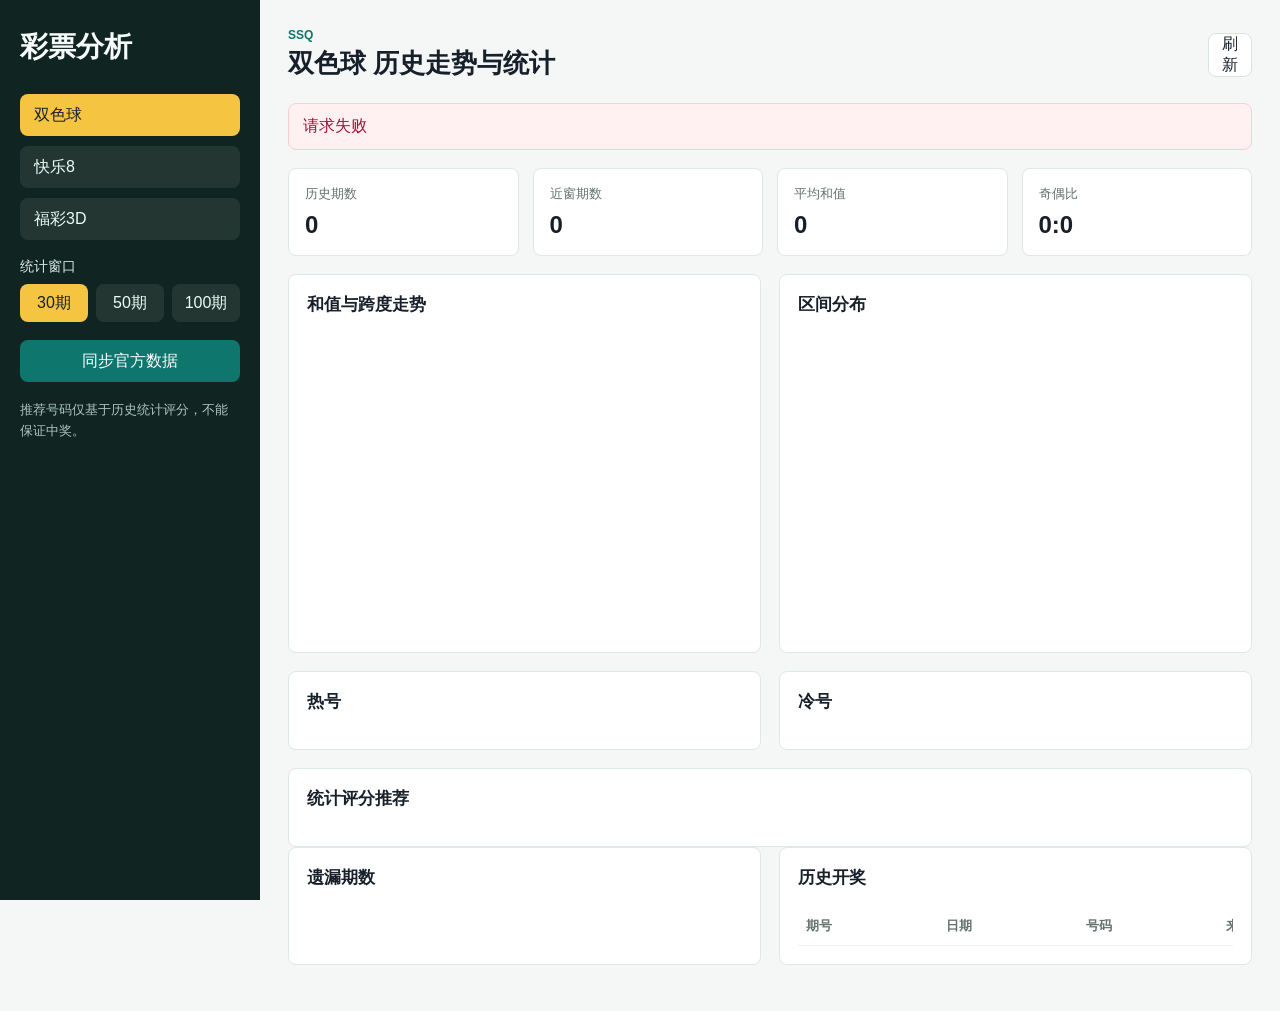
==== frontend/index.html @ f876ea99 "Add files via upload" ====
<!doctype html>
<html lang="zh-CN">
  <head>
    <meta charset="UTF-8" />
    <meta name="viewport" content="width=device-width, initial-scale=1.0" />
    <title>彩票历史开奖分析工具</title>
    <link rel="stylesheet" href="./src/styles.css" />
  </head>
  <body>
    <main>
      <aside>
        <h1>彩票分析</h1>
        <div class="tabs" id="lotteryTabs"></div>
        <div class="controlGroup">
          <span>统计窗口</span>
          <div class="windowChoices" id="windowChoices">
            <button data-window="30">30期</button>
            <button data-window="50">50期</button>
            <button data-window="100">100期</button>
          </div>
        </div>
        <button class="primary" id="syncButton">同步官方数据</button>
        <p class="note">推荐号码仅基于历史统计评分，不能保证中奖。</p>
      </aside>

      <section class="content">
        <header>
          <div>
            <span class="eyebrow" id="lotteryKey">ssq</span>
            <h2 id="pageTitle">双色球 历史走势与统计</h2>
          </div>
          <button class="ghost" id="refreshButton" title="刷新">刷新</button>
        </header>

        <div class="alert hidden" id="errorBox"></div>

        <div class="metrics">
          <div class="metric"><span>历史期数</span><strong id="metricDraws">0</strong></div>
          <div class="metric"><span>近窗期数</span><strong id="metricRecent">0</strong></div>
          <div class="metric"><span>平均和值</span><strong id="metricAvg">0</strong></div>
          <div class="metric"><span>奇偶比</span><strong id="metricOddEven">0:0</strong></div>
        </div>

        <div class="grid two">
          <section class="panel">
            <h3>和值与跨度走势</h3>
            <div class="chart" id="trendChart"></div>
          </section>
          <section class="panel">
            <h3>区间分布</h3>
            <div class="chart" id="zoneChart"></div>
          </section>
        </div>

        <div class="grid two">
          <section class="panel">
            <h3>热号</h3>
            <div class="numberList" id="hotList"></div>
          </section>
          <section class="panel">
            <h3>冷号</h3>
            <div class="numberList" id="coldList"></div>
          </section>
        </div>

        <section class="panel">
          <h3>统计评分推荐</h3>
          <div class="recommendations" id="recommendations"></div>
        </section>

        <div class="grid two">
          <section class="panel">
            <h3>遗漏期数</h3>
            <div class="omission" id="omissionList"></div>
          </section>
          <section class="panel">
            <h3>历史开奖</h3>
            <div class="tableWrap">
              <table>
                <thead>
                  <tr>
                    <th>期号</th>
                    <th>日期</th>
                    <th>号码</th>
                    <th>来源</th>
                  </tr>
                </thead>
                <tbody id="drawTable"></tbody>
              </table>
            </div>
          </section>
        </div>
      </section>
    </main>
    <script src="./src/app.js"></script>
  </body>
</html>
---- frontend/src/styles.css ----
:root {
  color: #17202a;
  background: #f5f7f6;
  font-family: "Microsoft YaHei", "Segoe UI", Arial, sans-serif;
}

* {
  box-sizing: border-box;
}

body {
  margin: 0;
}

button {
  font: inherit;
}

main {
  display: grid;
  grid-template-columns: 260px minmax(0, 1fr);
  min-height: 100vh;
}

aside {
  background: #102521;
  color: #f7fbf9;
  padding: 28px 20px;
  position: sticky;
  top: 0;
  height: 100vh;
}

h1,
h2,
h3,
p {
  margin: 0;
}

h1 {
  font-size: 28px;
  margin-bottom: 28px;
}

h2 {
  font-size: 26px;
}

h3 {
  align-items: center;
  display: flex;
  gap: 8px;
  font-size: 17px;
  margin-bottom: 18px;
}

.tabs {
  display: grid;
  gap: 10px;
  margin-bottom: 18px;
}

button {
  align-items: center;
  border: 0;
  border-radius: 8px;
  cursor: pointer;
  display: inline-flex;
  gap: 8px;
  justify-content: center;
  min-height: 42px;
  padding: 0 14px;
}

.tabs button,
.windowChoices button {
  background: rgba(255, 255, 255, 0.08);
  color: #ecfdf5;
  justify-content: flex-start;
}

.tabs button.active,
.windowChoices button.active {
  background: #f5c542;
  color: #17202a;
}

.controlGroup {
  color: #dce8e4;
  display: grid;
  gap: 8px;
  margin-bottom: 18px;
}

.controlGroup > span {
  font-size: 14px;
}

.windowChoices {
  display: grid;
  gap: 8px;
  grid-template-columns: repeat(3, minmax(0, 1fr));
}

.windowChoices button {
  justify-content: center;
  min-height: 38px;
  padding: 0 8px;
}

.primary {
  background: #0f766e;
  color: white;
  width: 100%;
}

.ghost {
  background: white;
  border: 1px solid #dbe3df;
  color: #17202a;
  width: 44px;
}

.note {
  color: #abc7be;
  font-size: 13px;
  line-height: 1.6;
  margin-top: 18px;
}

.content {
  padding: 28px;
}

header {
  align-items: center;
  display: flex;
  justify-content: space-between;
  margin-bottom: 22px;
}

.eyebrow {
  color: #0f766e;
  display: block;
  font-size: 12px;
  font-weight: 700;
  letter-spacing: 0;
  margin-bottom: 4px;
  text-transform: uppercase;
}

.alert {
  background: #fff1f2;
  border: 1px solid #fecdd3;
  border-radius: 8px;
  color: #9f1239;
  margin-bottom: 18px;
  padding: 12px 14px;
}

.metrics {
  display: grid;
  gap: 14px;
  grid-template-columns: repeat(4, minmax(0, 1fr));
  margin-bottom: 18px;
}

.metric,
.panel,
.rec {
  background: white;
  border: 1px solid #dfe8e3;
  border-radius: 8px;
}

.metric {
  display: grid;
  gap: 8px;
  padding: 16px;
}

.metric span {
  color: #64736d;
  font-size: 13px;
}

.metric strong {
  font-size: 24px;
}

.grid {
  display: grid;
  gap: 18px;
  margin-bottom: 18px;
}

.grid.two {
  grid-template-columns: repeat(2, minmax(0, 1fr));
}

.panel {
  min-width: 0;
  padding: 18px;
}

.chart {
  height: 300px;
  min-width: 0;
}

.numberList,
.balls,
.recommendations {
  display: flex;
  flex-wrap: wrap;
  gap: 10px;
}

.numberList span {
  align-items: center;
  background: #f3f7f5;
  border-radius: 8px;
  display: flex;
  gap: 8px;
  min-height: 36px;
  padding: 0 10px;
}

.numberList b {
  color: #0f766e;
}

small {
  color: #718078;
}

.rec {
  flex: 1 1 280px;
  padding: 14px;
}

.recTop {
  display: flex;
  justify-content: space-between;
  margin-bottom: 12px;
}

.rec ul {
  color: #5f6f68;
  font-size: 13px;
  line-height: 1.7;
  margin: 12px 0 0;
  padding-left: 18px;
}

.ball {
  align-items: center;
  background: #e8f5f2;
  border: 1px solid #b9ded6;
  border-radius: 999px;
  color: #0f766e;
  display: inline-flex;
  font-size: 13px;
  font-weight: 700;
  height: 28px;
  justify-content: center;
  min-width: 28px;
  padding: 0 7px;
}

.ball.special {
  background: #fff7ed;
  border-color: #fed7aa;
  color: #c2410c;
}

.omission {
  display: grid;
  gap: 8px;
  grid-template-columns: repeat(auto-fill, minmax(52px, 1fr));
  max-height: 360px;
  overflow: auto;
}

.omission span {
  align-items: center;
  background: #f7faf8;
  border: 1px solid #e3ebe7;
  border-radius: 8px;
  display: flex;
  justify-content: space-between;
  min-height: 34px;
  padding: 0 8px;
}

.omission span.latest {
  background: #ecfeff;
  border-color: #67e8f9;
}

table {
  border-collapse: collapse;
  font-size: 13px;
  min-width: 560px;
  width: 100%;
}

.tableWrap {
  overflow-x: auto;
}

th,
td {
  border-bottom: 1px solid #edf2ef;
  padding: 10px 8px;
  text-align: left;
  vertical-align: top;
}

th {
  color: #64736d;
  font-weight: 600;
}

.empty {
  color: #718078;
}

@media (max-width: 980px) {
  main {
    grid-template-columns: 1fr;
  }

  aside {
    height: auto;
    position: static;
  }

  .grid.two {
    grid-template-columns: 1fr;
  }

  .metrics {
    grid-template-columns: repeat(2, minmax(0, 1fr));
  }
}

@media (max-width: 640px) {
  main {
    min-height: auto;
  }

  aside {
    padding: 16px;
  }

  h1 {
    font-size: 22px;
    margin-bottom: 14px;
  }

  .tabs {
    display: flex;
    gap: 8px;
    margin: 0 -16px 14px;
    overflow-x: auto;
    padding: 0 16px 2px;
    scrollbar-width: none;
  }

  .tabs::-webkit-scrollbar {
    display: none;
  }

  .tabs button {
    flex: 0 0 auto;
    justify-content: center;
    min-width: 88px;
  }

  .controlGroup {
    margin-bottom: 12px;
  }

  .windowChoices {
    grid-template-columns: repeat(3, minmax(0, 1fr));
  }

  .primary {
    min-height: 46px;
  }

  .note {
    font-size: 12px;
    margin-top: 12px;
  }

  .content {
    padding: 16px;
  }

  header {
    align-items: flex-start;
    gap: 12px;
    margin-bottom: 16px;
  }

  h2 {
    font-size: 20px;
    line-height: 1.25;
  }

  .ghost {
    flex: 0 0 auto;
    min-height: 38px;
    width: 54px;
  }

  .metrics {
    gap: 10px;
    margin-bottom: 12px;
  }

  .metric {
    padding: 12px;
  }

  .metric strong {
    font-size: 20px;
  }

  .grid {
    gap: 12px;
    margin-bottom: 12px;
  }

  .panel {
    padding: 14px;
  }

  h3 {
    font-size: 15px;
    margin-bottom: 12px;
  }

  .chart {
    height: 220px;
  }

  .numberList,
  .balls,
  .recommendations {
    gap: 7px;
  }

  .numberList span {
    min-height: 32px;
    padding: 0 8px;
  }

  .rec {
    flex-basis: 100%;
    padding: 12px;
  }

  .ball {
    font-size: 12px;
    height: 26px;
    min-width: 26px;
    padding: 0 6px;
  }

  .omission {
    gap: 6px;
    grid-template-columns: repeat(auto-fill, minmax(46px, 1fr));
    max-height: 300px;
  }

  .omission span {
    font-size: 13px;
    min-height: 32px;
    padding: 0 7px;
  }

  th,
  td {
    padding: 8px 6px;
  }
}
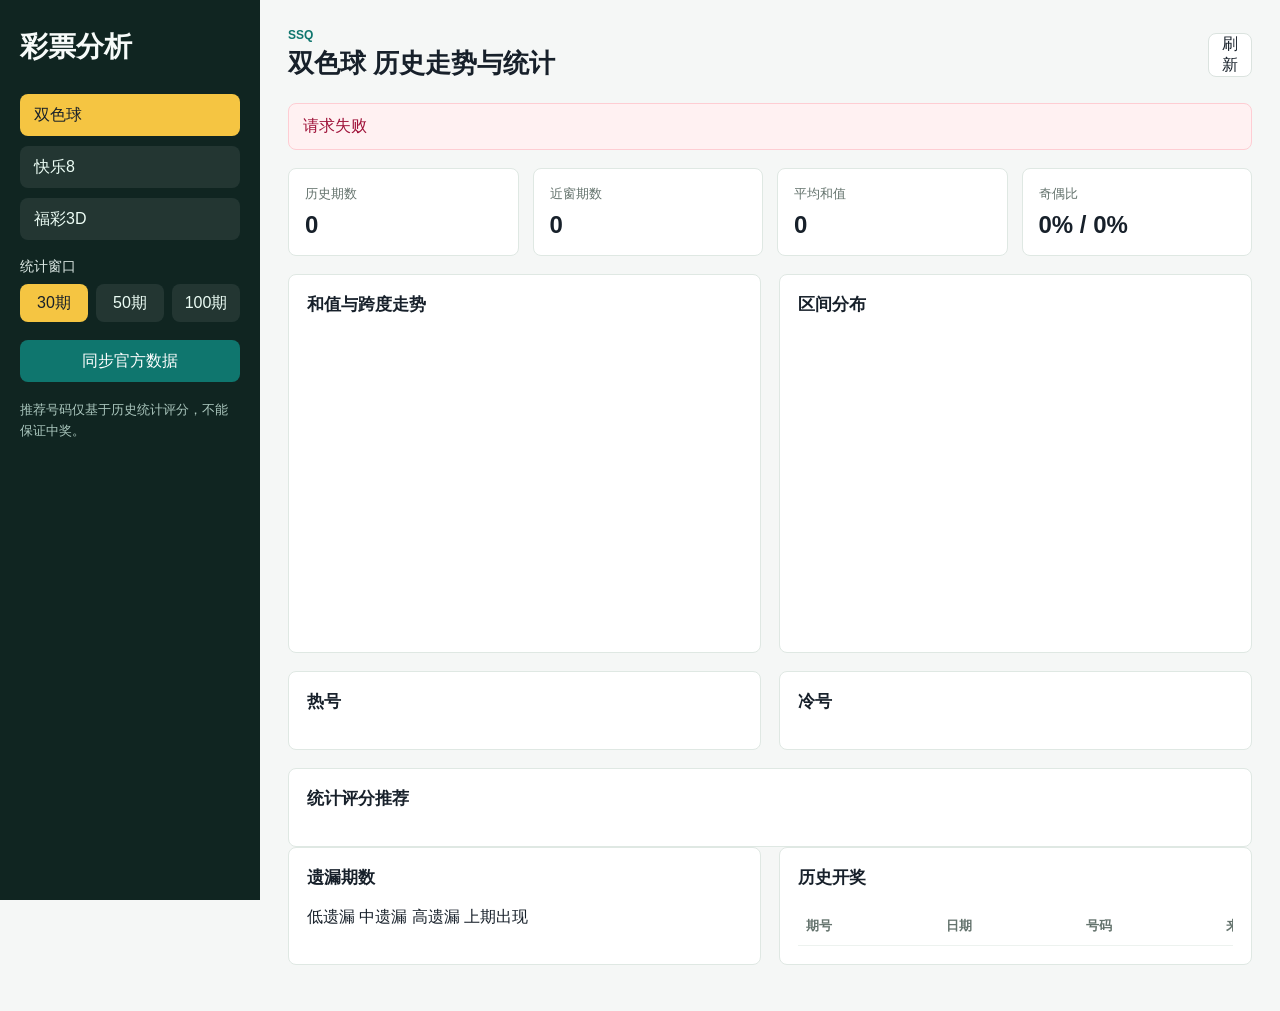
==== commit 4dfc033f: "Add analytics panel markup" ====
--- a/frontend/index.html
+++ b/frontend/index.html
@@ -38,15 +38,15 @@
           <div class="metric"><span>历史期数</span><strong id="metricDraws">0</strong></div>
           <div class="metric"><span>近窗期数</span><strong id="metricRecent">0</strong></div>
           <div class="metric"><span>平均和值</span><strong id="metricAvg">0</strong></div>
-          <div class="metric"><span>奇偶比</span><strong id="metricOddEven">0:0</strong></div>
+          <div class="metric"><span>奇偶比</span><strong id="metricOddEven">0% / 0%</strong></div>
         </div>
 
         <div class="grid two">
-          <section class="panel">
+          <section class="panel analysisPanel">
             <h3>和值与跨度走势</h3>
             <div class="chart" id="trendChart"></div>
           </section>
-          <section class="panel">
+          <section class="panel analysisPanel">
             <h3>区间分布</h3>
             <div class="chart" id="zoneChart"></div>
           </section>
@@ -69,8 +69,14 @@
         </section>
 
         <div class="grid two">
-          <section class="panel">
+          <section class="panel omissionPanel">
             <h3>遗漏期数</h3>
+            <div class="missLegend">
+              <span><i class="legendLow"></i>低遗漏</span>
+              <span><i class="legendMid"></i>中遗漏</span>
+              <span><i class="legendHigh"></i>高遗漏</span>
+              <span><i class="legendLatest"></i>上期出现</span>
+            </div>
             <div class="omission" id="omissionList"></div>
           </section>
           <section class="panel">
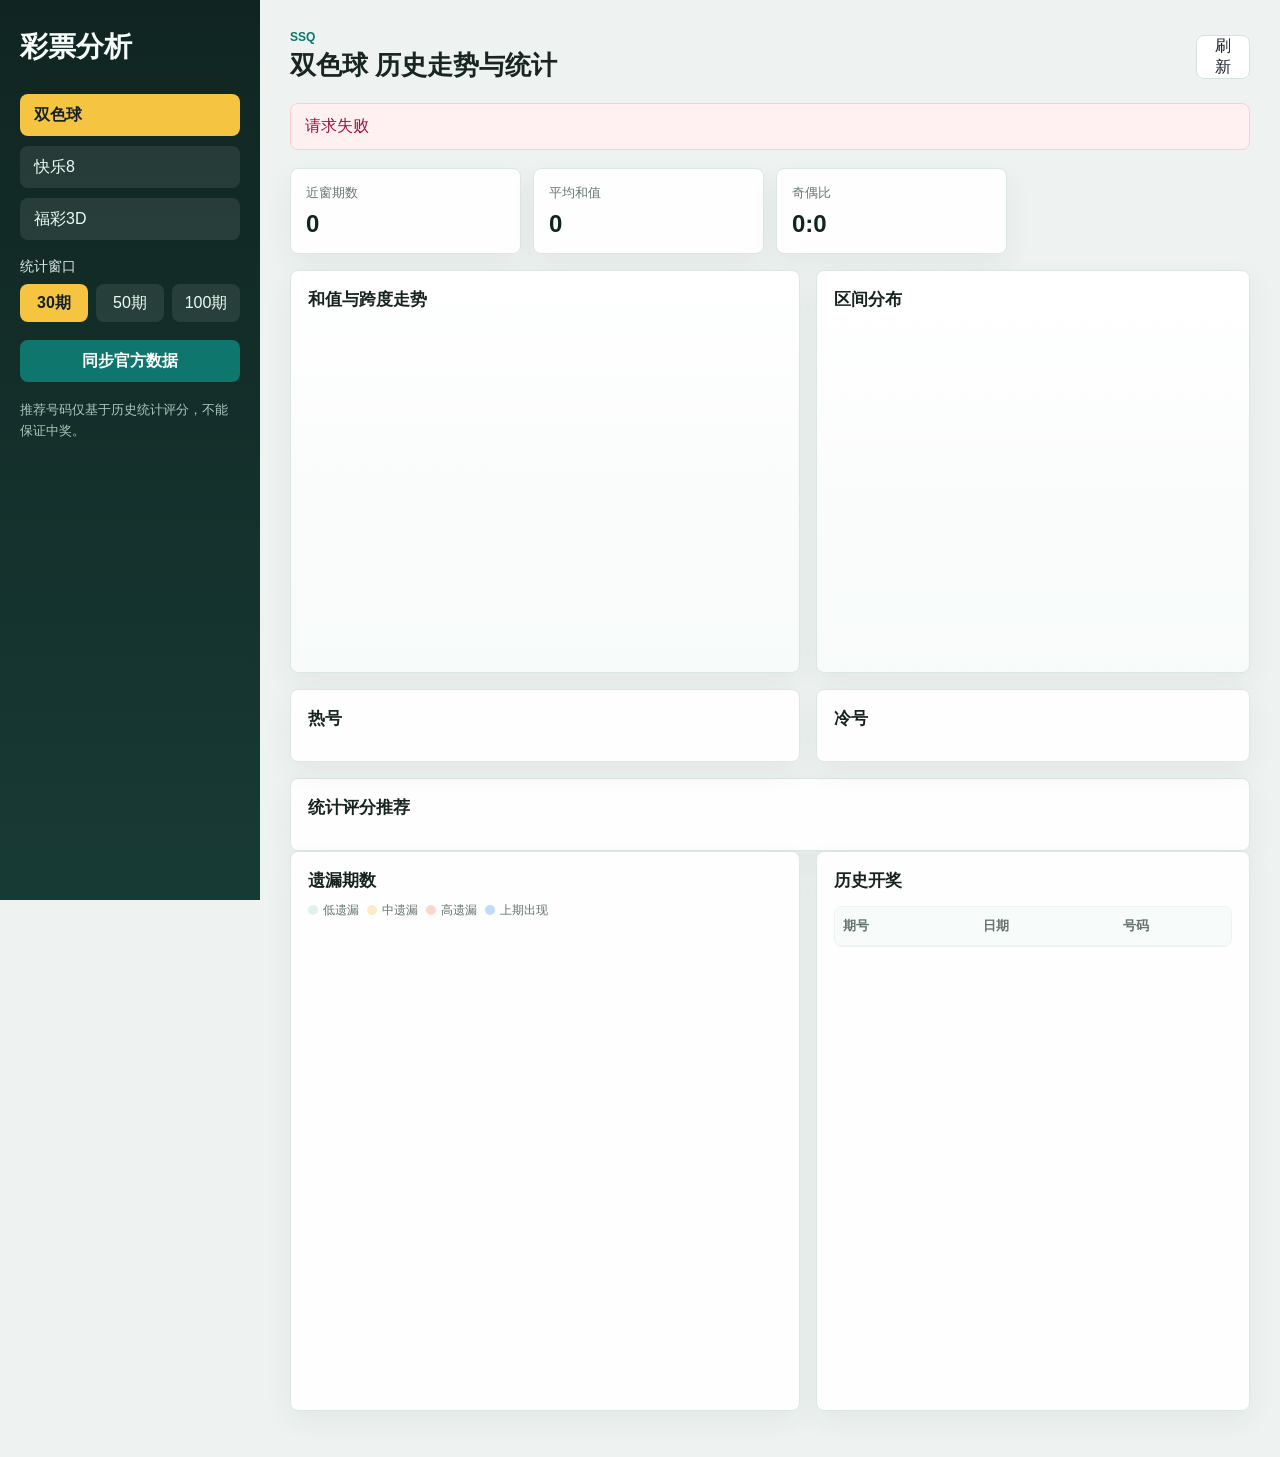
==== commit 7b876892: "Remove historical count metric" ====
--- a/frontend/index.html
+++ b/frontend/index.html
@@ -35,10 +35,9 @@
         <div class="alert hidden" id="errorBox"></div>
 
         <div class="metrics">
-          <div class="metric"><span>历史期数</span><strong id="metricDraws">0</strong></div>
           <div class="metric"><span>近窗期数</span><strong id="metricRecent">0</strong></div>
           <div class="metric"><span>平均和值</span><strong id="metricAvg">0</strong></div>
-          <div class="metric"><span>奇偶比</span><strong id="metricOddEven">0% / 0%</strong></div>
+          <div class="metric"><span>奇偶比</span><strong id="metricOddEven">0:0</strong></div>
         </div>
 
         <div class="grid two">
@@ -100,4 +99,4 @@
     </main>
     <script src="./src/app.js"></script>
   </body>
-</html>
+</html>
--- a/frontend/src/styles.css
+++ b/frontend/src/styles.css
@@ -1,20 +1,12 @@
 :root {
-  color: #17202a;
-  background: #f5f7f6;
+  color: #182522;
+  background: #eef3f1;
   font-family: "Microsoft YaHei", "Segoe UI", Arial, sans-serif;
 }
 
-* {
-  box-sizing: border-box;
-}
-
-body {
-  margin: 0;
-}
-
-button {
-  font: inherit;
-}
+* { box-sizing: border-box; }
+body { margin: 0; }
+button { font: inherit; }
 
 main {
   display: grid;
@@ -23,468 +15,172 @@
 }
 
 aside {
-  background: #102521;
+  background: linear-gradient(180deg, #102521 0%, #183a35 100%);
   color: #f7fbf9;
+  height: 100vh;
   padding: 28px 20px;
   position: sticky;
   top: 0;
-  height: 100vh;
 }
 
-h1,
-h2,
-h3,
-p {
-  margin: 0;
-}
+h1, h2, h3, p { margin: 0; }
+h1 { font-size: 28px; margin-bottom: 28px; }
+h2 { font-size: 26px; }
+h3 { color: #16231f; font-size: 17px; margin-bottom: 14px; }
 
-h1 {
-  font-size: 28px;
-  margin-bottom: 28px;
-}
-
-h2 {
-  font-size: 26px;
-}
-
-h3 {
-  align-items: center;
-  display: flex;
-  gap: 8px;
-  font-size: 17px;
-  margin-bottom: 18px;
-}
-
-.tabs {
-  display: grid;
-  gap: 10px;
-  margin-bottom: 18px;
-}
-
+.tabs { display: grid; gap: 10px; margin-bottom: 18px; }
 button {
   align-items: center;
   border: 0;
   border-radius: 8px;
   cursor: pointer;
   display: inline-flex;
-  gap: 8px;
   justify-content: center;
   min-height: 42px;
   padding: 0 14px;
 }
-
-.tabs button,
-.windowChoices button {
-  background: rgba(255, 255, 255, 0.08);
+.tabs button, .windowChoices button {
+  background: rgba(255, 255, 255, 0.09);
   color: #ecfdf5;
   justify-content: flex-start;
 }
-
-.tabs button.active,
-.windowChoices button.active {
+.tabs button.active, .windowChoices button.active {
   background: #f5c542;
   color: #17202a;
+  font-weight: 700;
+}
+.controlGroup { color: #dce8e4; display: grid; gap: 8px; margin-bottom: 18px; }
+.controlGroup > span { font-size: 14px; }
+.windowChoices { display: grid; gap: 8px; grid-template-columns: repeat(3, minmax(0, 1fr)); }
+.windowChoices button { justify-content: center; min-height: 38px; padding: 0 8px; }
+.primary { background: #0f766e; color: white; font-weight: 700; width: 100%; }
+.ghost { background: white; border: 1px solid #d7e2de; color: #17202a; width: 54px; }
+.note { color: #abc7be; font-size: 13px; line-height: 1.6; margin-top: 18px; }
+
+.content { padding: 26px; }
+header { align-items: center; display: flex; justify-content: space-between; margin-bottom: 20px; }
+.eyebrow { color: #0f766e; display: block; font-size: 12px; font-weight: 800; margin-bottom: 4px; text-transform: uppercase; }
+.alert { background: #fff1f2; border: 1px solid #fecdd3; border-radius: 8px; color: #9f1239; margin-bottom: 18px; padding: 12px 14px; }
+.hidden { display: none; }
+
+.metrics { display: grid; gap: 12px; grid-template-columns: repeat(4, minmax(0, 1fr)); margin-bottom: 16px; }
+.metric, .panel, .rec {
+  background: rgba(255, 255, 255, 0.96);
+  border: 1px solid #dce7e2;
+  border-radius: 8px;
+  box-shadow: 0 10px 28px rgba(26, 52, 45, 0.06);
+}
+.metric { display: grid; gap: 8px; padding: 15px; }
+.metric span { color: #687972; font-size: 13px; }
+.metric strong { color: #102521; font-size: 24px; line-height: 1.15; overflow-wrap: anywhere; }
+.oddShare { color: #be123c; }
+.evenShare { color: #1d4ed8; }
+.ratioSep { color: #8a9a93; padding: 0 3px; }
+
+.grid { display: grid; gap: 16px; margin-bottom: 16px; }
+.grid.two { grid-template-columns: minmax(0, 1.08fr) minmax(0, 0.92fr); }
+.panel { min-width: 0; padding: 17px; }
+.analysisPanel {
+  background:
+    linear-gradient(180deg, rgba(255,255,255,.98), rgba(247,251,249,.98)),
+    repeating-linear-gradient(90deg, rgba(15,118,110,.05) 0 1px, transparent 1px 24px);
+}
+.chart { min-height: 330px; min-width: 0; }
+.chartSummary { display: flex; flex-wrap: wrap; gap: 8px; margin-bottom: 8px; }
+.chartSummary span { background: #eef7f4; border: 1px solid #cfe6df; border-radius: 999px; color: #577069; font-size: 12px; line-height: 28px; padding: 0 10px; }
+.chartSummary b { color: #0f766e; }
+.trendSvg, .barSvg { background: #fbfdfc; border: 1px solid #edf3f0; border-radius: 8px; display: block; height: 280px; width: 100%; }
+.axis { stroke: #b9c8c2; stroke-width: 1; }
+.gridLine { stroke: #e3ece8; stroke-dasharray: 4 6; stroke-width: 1; }
+.axisText { fill: #718078; font-size: 12px; }
+.barRail { fill: #eef4f1; }
+.barValue { fill: #183a35; font-size: 14px; font-weight: 700; }
+
+.numberList, .balls, .recommendations { display: flex; flex-wrap: wrap; gap: 9px; }
+.numberList span { align-items: center; border-radius: 8px; display: flex; gap: 8px; min-height: 36px; padding: 0 10px; }
+.numberList b { font-weight: 800; }
+.hotItem { background: #fff1f2; border: 1px solid #fecdd3; }
+.hotItem b { color: #be123c; }
+.hotItem small { color: #9f1239; }
+.coldItem { background: #eff6ff; border: 1px solid #bfdbfe; }
+.coldItem b { color: #1d4ed8; }
+.coldItem small { color: #1e40af; }
+small { color: #718078; }
+
+.rec { flex: 1 1 280px; padding: 14px; }
+.recTop { display: flex; justify-content: space-between; margin-bottom: 12px; }
+.recTop span { color: #c2410c; font-weight: 700; }
+.rec ul { color: #5f6f68; font-size: 13px; line-height: 1.7; margin: 12px 0 0; padding-left: 18px; }
+.ball { align-items: center; background: #e8f5f2; border: 1px solid #b9ded6; border-radius: 999px; color: #0f766e; display: inline-flex; font-size: 13px; font-weight: 800; height: 28px; justify-content: center; min-width: 28px; padding: 0 7px; }
+.ball.special { background: #fff7ed; border-color: #fed7aa; color: #c2410c; }
+.redBall { background: #fff1f2; border-color: #fecdd3; color: #be123c; }
+.blueBall, .ball.special.blueBall { background: #eff6ff; border-color: #bfdbfe; color: #1d4ed8; }
+
+.missLegend { display: flex; flex-wrap: wrap; gap: 8px; margin: -4px 0 12px; }
+.missLegend span { align-items: center; color: #61736b; display: inline-flex; font-size: 12px; gap: 5px; }
+.missLegend i { border-radius: 999px; display: inline-block; height: 10px; width: 10px; }
+.legendLow { background: #dff3ec; }
+.legendMid { background: #fdecc8; }
+.legendHigh { background: #ffd5cc; }
+.legendLatest { background: #bfdbfe; }
+.omission { display: grid; gap: 8px; grid-template-columns: repeat(auto-fill, minmax(56px, 1fr)); max-height: 390px; overflow: auto; padding-right: 2px; }
+.missCell { align-items: center; border: 1px solid transparent; border-radius: 8px; display: grid; grid-template-columns: 1fr auto; min-height: 42px; overflow: hidden; padding: 6px 8px; position: relative; }
+.missCell b, .missCell small { position: relative; z-index: 1; }
+.missCell b { color: #15231f; font-size: 14px; }
+.missCell small { font-weight: 700; }
+.missCell i { background: rgba(255,255,255,.48); bottom: 0; left: 0; position: absolute; width: 100%; }
+.missLow { background: #edf8f3; border-color: #cfebdf; }
+.missMid { background: #fff3d8; border-color: #f8dda2; }
+.missHigh { background: #ffe4de; border-color: #ffc0b3; }
+.missCell.latest { background: #dbeafe; border-color: #93c5fd; }
+
+table { border-collapse: collapse; font-size: 13px; min-width: 560px; width: 100%; }
+.tableWrap { border: 1px solid #edf3f0; border-radius: 8px; max-height: 520px; overflow: auto; }
+th, td { border-bottom: 1px solid #edf2ef; padding: 10px 8px; text-align: left; vertical-align: top; }
+th { background: #f7fbf9; color: #64736d; font-weight: 700; position: sticky; top: 0; z-index: 1; }
+tbody tr:nth-child(even) { background: #fbfdfc; }
+.empty { color: #718078; }
+
+@media (max-width: 980px) {
+  main { grid-template-columns: 1fr; }
+  aside { height: auto; position: static; }
+  .grid.two { grid-template-columns: 1fr; }
+  .metrics { grid-template-columns: repeat(2, minmax(0, 1fr)); }
 }
 
-.controlGroup {
-  color: #dce8e4;
-  display: grid;
-  gap: 8px;
-  margin-bottom: 18px;
-}
-
-.controlGroup > span {
-  font-size: 14px;
-}
-
-.windowChoices {
-  display: grid;
-  gap: 8px;
-  grid-template-columns: repeat(3, minmax(0, 1fr));
-}
-
-.windowChoices button {
-  justify-content: center;
-  min-height: 38px;
-  padding: 0 8px;
-}
-
-.primary {
-  background: #0f766e;
-  color: white;
-  width: 100%;
-}
-
-.ghost {
-  background: white;
-  border: 1px solid #dbe3df;
-  color: #17202a;
-  width: 44px;
-}
-
-.note {
-  color: #abc7be;
-  font-size: 13px;
-  line-height: 1.6;
-  margin-top: 18px;
-}
-
-.content {
-  padding: 28px;
-}
-
-header {
-  align-items: center;
-  display: flex;
-  justify-content: space-between;
-  margin-bottom: 22px;
-}
-
-.eyebrow {
-  color: #0f766e;
-  display: block;
-  font-size: 12px;
-  font-weight: 700;
-  letter-spacing: 0;
-  margin-bottom: 4px;
-  text-transform: uppercase;
-}
-
-.alert {
-  background: #fff1f2;
-  border: 1px solid #fecdd3;
-  border-radius: 8px;
-  color: #9f1239;
-  margin-bottom: 18px;
-  padding: 12px 14px;
-}
-
-.metrics {
-  display: grid;
-  gap: 14px;
-  grid-template-columns: repeat(4, minmax(0, 1fr));
-  margin-bottom: 18px;
-}
-
-.metric,
-.panel,
-.rec {
-  background: white;
-  border: 1px solid #dfe8e3;
-  border-radius: 8px;
-}
-
-.metric {
-  display: grid;
-  gap: 8px;
-  padding: 16px;
-}
-
-.metric span {
-  color: #64736d;
-  font-size: 13px;
-}
-
-.metric strong {
-  font-size: 24px;
-}
-
-.grid {
-  display: grid;
-  gap: 18px;
-  margin-bottom: 18px;
-}
-
-.grid.two {
-  grid-template-columns: repeat(2, minmax(0, 1fr));
-}
-
-.panel {
-  min-width: 0;
-  padding: 18px;
-}
-
-.chart {
-  height: 300px;
-  min-width: 0;
-}
-
-.numberList,
-.balls,
-.recommendations {
-  display: flex;
-  flex-wrap: wrap;
-  gap: 10px;
-}
-
-.numberList span {
-  align-items: center;
-  background: #f3f7f5;
-  border-radius: 8px;
-  display: flex;
-  gap: 8px;
-  min-height: 36px;
-  padding: 0 10px;
-}
-
-.numberList b {
-  color: #0f766e;
-}
-
-small {
-  color: #718078;
-}
-
-.rec {
-  flex: 1 1 280px;
-  padding: 14px;
-}
-
-.recTop {
-  display: flex;
-  justify-content: space-between;
-  margin-bottom: 12px;
-}
-
-.rec ul {
-  color: #5f6f68;
-  font-size: 13px;
-  line-height: 1.7;
-  margin: 12px 0 0;
-  padding-left: 18px;
-}
-
-.ball {
-  align-items: center;
-  background: #e8f5f2;
-  border: 1px solid #b9ded6;
-  border-radius: 999px;
-  color: #0f766e;
-  display: inline-flex;
-  font-size: 13px;
-  font-weight: 700;
-  height: 28px;
-  justify-content: center;
-  min-width: 28px;
-  padding: 0 7px;
-}
-
-.ball.special {
-  background: #fff7ed;
-  border-color: #fed7aa;
-  color: #c2410c;
-}
-
-.omission {
-  display: grid;
-  gap: 8px;
-  grid-template-columns: repeat(auto-fill, minmax(52px, 1fr));
-  max-height: 360px;
-  overflow: auto;
-}
-
-.omission span {
-  align-items: center;
-  background: #f7faf8;
-  border: 1px solid #e3ebe7;
-  border-radius: 8px;
-  display: flex;
-  justify-content: space-between;
-  min-height: 34px;
-  padding: 0 8px;
-}
-
-.omission span.latest {
-  background: #ecfeff;
-  border-color: #67e8f9;
-}
-
-table {
-  border-collapse: collapse;
-  font-size: 13px;
-  min-width: 560px;
-  width: 100%;
-}
-
-.tableWrap {
-  overflow-x: auto;
-}
-
-th,
-td {
-  border-bottom: 1px solid #edf2ef;
-  padding: 10px 8px;
-  text-align: left;
-  vertical-align: top;
-}
-
-th {
-  color: #64736d;
-  font-weight: 600;
-}
-
-.empty {
-  color: #718078;
-}
-
-@media (max-width: 980px) {
-  main {
-    grid-template-columns: 1fr;
-  }
-
-  aside {
-    height: auto;
-    position: static;
-  }
-
-  .grid.two {
-    grid-template-columns: 1fr;
-  }
-
-  .metrics {
-    grid-template-columns: repeat(2, minmax(0, 1fr));
-  }
+@media (min-width: 1180px) {
+  .content { padding: 30px; }
+  .metrics { grid-template-columns: repeat(4, minmax(150px, 1fr)); }
+  .omissionPanel { min-height: 560px; }
 }
 
 @media (max-width: 640px) {
-  main {
-    min-height: auto;
-  }
-
-  aside {
-    padding: 16px;
-  }
-
-  h1 {
-    font-size: 22px;
-    margin-bottom: 14px;
-  }
-
-  .tabs {
-    display: flex;
-    gap: 8px;
-    margin: 0 -16px 14px;
-    overflow-x: auto;
-    padding: 0 16px 2px;
-    scrollbar-width: none;
-  }
-
-  .tabs::-webkit-scrollbar {
-    display: none;
-  }
-
-  .tabs button {
-    flex: 0 0 auto;
-    justify-content: center;
-    min-width: 88px;
-  }
-
-  .controlGroup {
-    margin-bottom: 12px;
-  }
-
-  .windowChoices {
-    grid-template-columns: repeat(3, minmax(0, 1fr));
-  }
-
-  .primary {
-    min-height: 46px;
-  }
-
-  .note {
-    font-size: 12px;
-    margin-top: 12px;
-  }
-
-  .content {
-    padding: 16px;
-  }
-
-  header {
-    align-items: flex-start;
-    gap: 12px;
-    margin-bottom: 16px;
-  }
-
-  h2 {
-    font-size: 20px;
-    line-height: 1.25;
-  }
-
-  .ghost {
-    flex: 0 0 auto;
-    min-height: 38px;
-    width: 54px;
-  }
-
-  .metrics {
-    gap: 10px;
-    margin-bottom: 12px;
-  }
-
-  .metric {
-    padding: 12px;
-  }
-
-  .metric strong {
-    font-size: 20px;
-  }
-
-  .grid {
-    gap: 12px;
-    margin-bottom: 12px;
-  }
-
-  .panel {
-    padding: 14px;
-  }
-
-  h3 {
-    font-size: 15px;
-    margin-bottom: 12px;
-  }
-
-  .chart {
-    height: 220px;
-  }
-
-  .numberList,
-  .balls,
-  .recommendations {
-    gap: 7px;
-  }
-
-  .numberList span {
-    min-height: 32px;
-    padding: 0 8px;
-  }
-
-  .rec {
-    flex-basis: 100%;
-    padding: 12px;
-  }
-
-  .ball {
-    font-size: 12px;
-    height: 26px;
-    min-width: 26px;
-    padding: 0 6px;
-  }
-
-  .omission {
-    gap: 6px;
-    grid-template-columns: repeat(auto-fill, minmax(46px, 1fr));
-    max-height: 300px;
-  }
-
-  .omission span {
-    font-size: 13px;
-    min-height: 32px;
-    padding: 0 7px;
-  }
-
-  th,
-  td {
-    padding: 8px 6px;
-  }
+  aside { padding: 16px; }
+  h1 { font-size: 22px; margin-bottom: 14px; }
+  h2 { font-size: 20px; line-height: 1.25; }
+  h3 { font-size: 15px; margin-bottom: 10px; }
+  .tabs { display: flex; gap: 8px; margin: 0 -16px 14px; overflow-x: auto; padding: 0 16px 2px; scrollbar-width: none; }
+  .tabs::-webkit-scrollbar { display: none; }
+  .tabs button { flex: 0 0 auto; justify-content: center; min-width: 88px; }
+  .controlGroup { margin-bottom: 12px; }
+  .primary { min-height: 46px; }
+  .note { font-size: 12px; margin-top: 12px; }
+  .content { padding: 14px; }
+  header { align-items: flex-start; gap: 12px; margin-bottom: 14px; }
+  .metrics { gap: 9px; margin-bottom: 12px; }
+  .metric { padding: 12px; }
+  .metric strong { font-size: 19px; }
+  .grid { gap: 12px; margin-bottom: 12px; }
+  .panel { padding: 13px; }
+  .chart { min-height: 285px; }
+  .trendSvg, .barSvg { height: 235px; }
+  .chartSummary { gap: 6px; }
+  .chartSummary span { font-size: 11px; line-height: 25px; padding: 0 8px; }
+  .numberList, .balls, .recommendations { gap: 7px; }
+  .rec { flex-basis: 100%; padding: 12px; }
+  .ball { font-size: 12px; height: 26px; min-width: 26px; padding: 0 6px; }
+  .omission { gap: 6px; grid-template-columns: repeat(auto-fill, minmax(48px, 1fr)); max-height: 330px; }
+  .missCell { min-height: 38px; padding: 5px 7px; }
+  .tableWrap { max-height: 360px; }
+  th, td { padding: 8px 6px; }
 }
